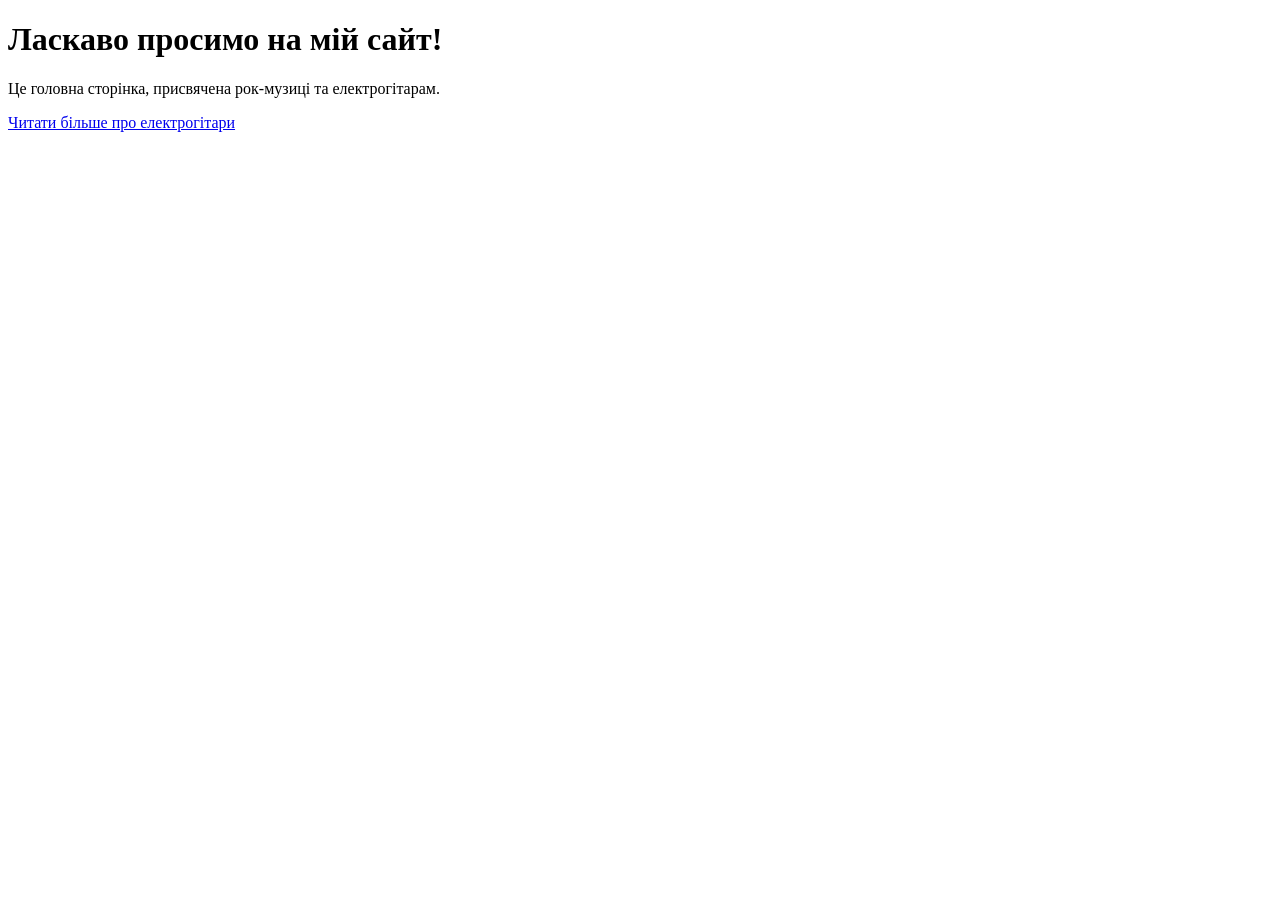
==== index.html @ 97a794ff "index.html" ====
<!DOCTYPE html>
<html lang="uk">
<head>
    <meta charset="UTF-8">
    <title>Мій сайт про гітари та рок</title>
</head>
<body>
    <h1>Ласкаво просимо на мій сайт!</h1>
    <p>Це головна сторінка, присвячена рок-музиці та електрогітарам.</p>
    <a href="about.html">Читати більше про електрогітари</a>
</body>
</html>
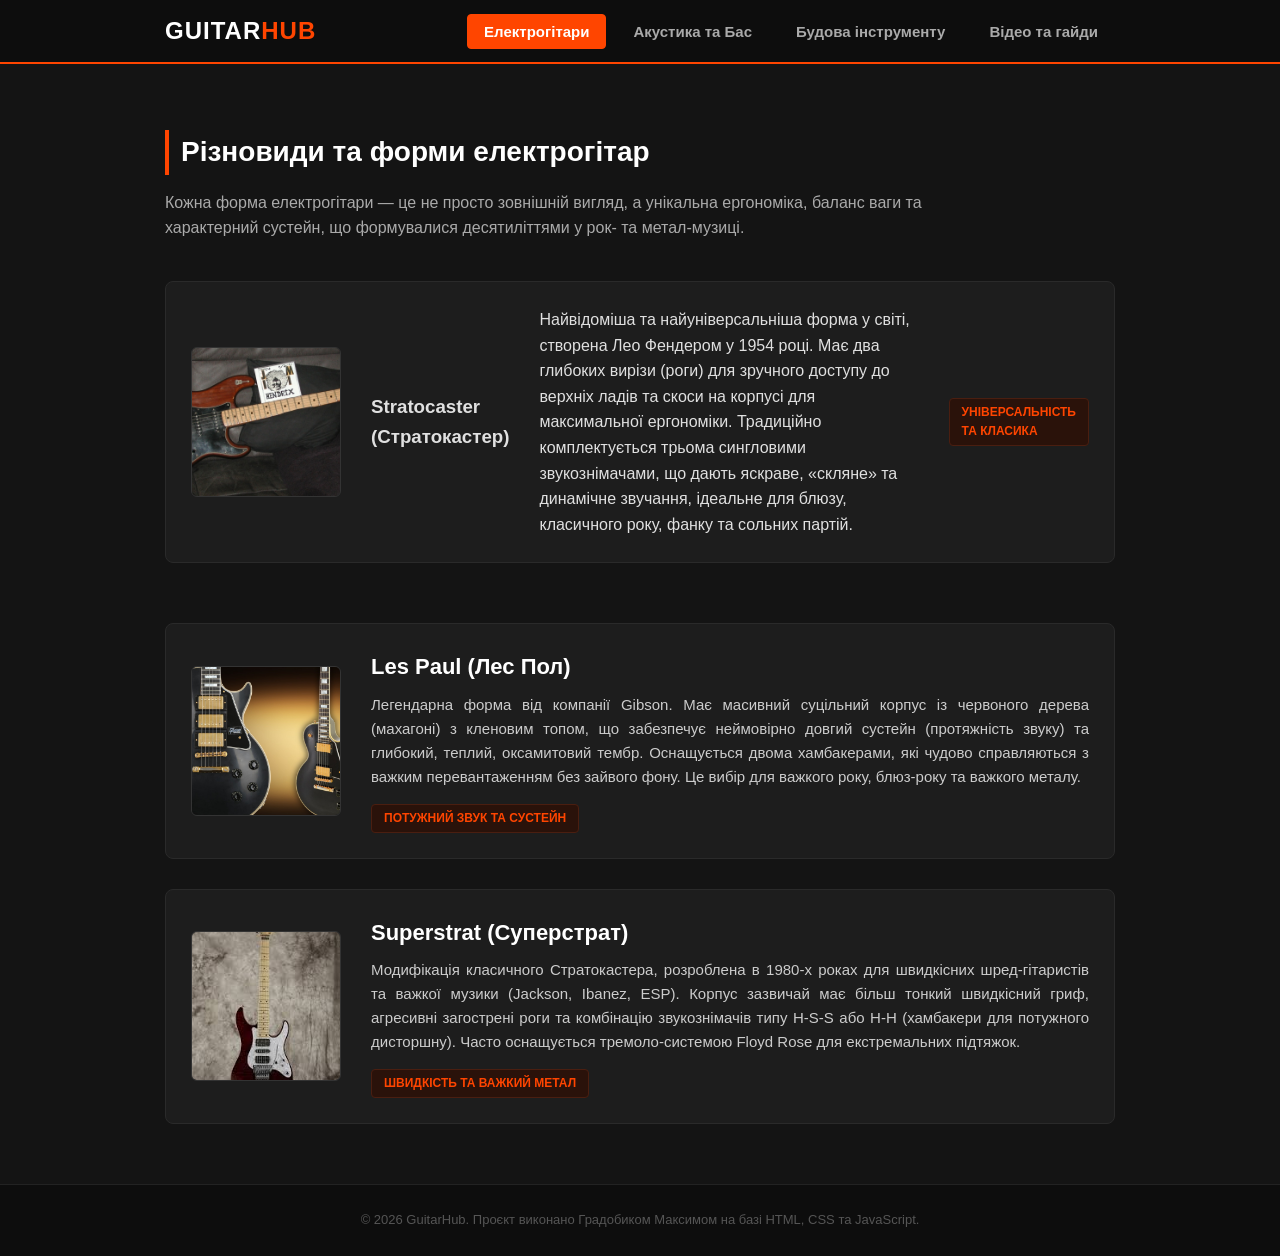
==== commit bca164d8: "Add files via upload" ====
--- a/index.html
+++ b/index.html
@@ -2,11 +2,149 @@
 <html lang="uk">
 <head>
     <meta charset="UTF-8">
-    <title>Мій сайт про гітари та рок</title>
+    <meta name="viewport" content="width=device-width, initial-scale=1.0">
+    <title>Гітарний Хаб — Повна Енциклопедія</title>
+    <link rel="stylesheet" href="style.css">
 </head>
 <body>
-    <h1>Ласкаво просимо на мій сайт!</h1>
-    <p>Це головна сторінка, присвячена рок-музиці та електрогітарам.</p>
-    <a href="about.html">Читати більше про електрогітари</a>
+
+    <header>
+        <div class="container">
+            <div class="logo">Guitar<span>Hub</span></div>
+            <nav>
+                <button class="tab-btn active" onclick="openTab('electric-tab', this)">Електрогітари</button>
+                <button class="tab-btn" onclick="openTab('acoustic-tab', this)">Акустика та Бас</button>
+                <button class="tab-btn" onclick="openTab('anatomy-tab', this)">Будова інструменту</button>
+                <button class="tab-btn" onclick="openTab('media-tab', this)">Відео та гайди</button>
+            </nav>
+        </div>
+    </header>
+
+    <main class="container" style="padding-top: 100px;">
+        
+        <!-- ВКЛАДКА 1: ЕЛЕКТРОГІТАРИ -->
+        <div id="electric-tab" class="tab-content active">
+            <h2>Різновиди та форми електрогітар</h2>
+            <p class="intro-text">Кожна форма електрогітари — це не просто зовнішній вигляд, а унікальна ергономіка, баланс ваги та характерний сустейн, що формувалися десятиліттями у рок- та метал-музиці.</p>
+
+            <div class="guitar-card">
+                <img src="strat.jpg" alt="Stratocaster"
+                <div class="guitar-details">
+                    <h3>Stratocaster (Стратокастер)</h3>
+                    <p>Найвідоміша та найуніверсальніша форма у світі, створена Лео Фендером у 1954 році. Має два глибоких вирізи (роги) для зручного доступу до верхніх ладів та скоси на корпусі для максимальної ергономіки. Традиційно комплектується трьома сингловими звукознімачами, що дають яскраве, «скляне» та динамічне звучання, ідеальне для блюзу, класичного року, фанку та сольних партій.</p>
+                    <span class="tag">Універсальність та класика</span>
+                </div>
+            </div>
+
+            <div class="guitar-card">
+                <img src="lespaul.jpg" alt="Les Paul">
+                <div class="guitar-details">
+                    <h3>Les Paul (Лес Пол)</h3>
+                    <p>Легендарна форма від компанії Gibson. Має масивний суцільний корпус із червоного дерева (махагоні) з кленовим топом, що забезпечує неймовірно довгий сустейн (протяжність звуку) та глибокий, теплий, оксамитовий тембр. Оснащується двома хамбакерами, які чудово справляються з важким перевантаженням без зайвого фону. Це вибір для важкого року, блюз-року та важкого металу.</p>
+                    <span class="tag">Потужний звук та сустейн</span>
+                </div>
+            </div>
+
+            <div class="guitar-card">
+              <img src="superstrat.jpg" alt="Superstrat">
+                <div class="guitar-details">
+                    <h3>Superstrat (Суперстрат)</h3>
+                    <p>Модифікація класичного Стратокастера, розроблена в 1980-х роках для швидкісних шред-гітаристів та важкої музики (Jackson, Ibanez, ESP). Корпус зазвичай має більш тонкий швидкісний гриф, агресивні загострені роги та комбінацію звукознімачів типу H-S-S або H-H (хамбакери для потужного дисторшну). Часто оснащується тремоло-системою Floyd Rose для екстремальних підтяжок.</p>
+                    <span class="tag">Швидкість та важкий метал</span>
+                </div>
+            </div>
+        </div>
+
+        <!-- ВКЛАДКА 2: АКУСТИКА ТА БАС -->
+        <div id="acoustic-tab" class="tab-content">
+            <h2>Акустичні та бас-гітары</h2>
+            <p class="intro-text">Фундамент акустичного звучання та ритм-секції. Інструменти, які формують глибину та каркас будь-якої музичної композиції.</p>
+
+            <div class="guitar-card">
+                <img src="https://images.unsplash.com/photo-1510915361894-db8b60106cb1?q=80&w=600" alt="Acoustic Guitar">
+                <div class="guitar-details">
+                    <h3>Acoustic Guitar (Вестерн / Дредноут)</h3>
+                    <p>Має масивний великий корпус та металеві струни з високим рівнем натягу. Завдяки об'ємному барабану інструмент видає дуже гучний, насичений, дзвінкий та глибокий тембр. Акустична гітара ідеально підходить для акомпанементу, виконання балад, поп-року, кантрі та чіткої гри медіатором.</p>
+                    <span class="tag">Глибокий дзвінкий звук</span>
+                </div>
+            </div>
+
+            <div class="guitar-card">
+               <img src="bass.jpg" alt="Bass Guitar">
+                <div class="guitar-details">
+                    <h3>Бас-гітара</h3>
+                    <p>Традиційний інструмент ритм-секції, який зазвичай має 4 товсті струни, налаштовані на октаву нижче за звичайну електрогітару. Бас-гітара створює незамінну щільність звучання, зв'язуючи партію ударної установки з іншими інструментами в гурті. Вона забезпечує низькочастотний фундамент, кач та драйв у будь-якому жанрі.</p>
+                    <span class="tag">Низькі частоти та ритм</span>
+                </div>
+            </div>
+        </div>
+
+        <!-- ВКЛАДКА 3: БУДОВА ІНСТРУМЕНТУ -->
+        <div id="anatomy-tab" class="tab-content">
+            <h2>Детальна будова та анатомія гітари</h2>
+            <p class="intro-text">Технічний розбір ключових елементів конструкції електрогітари, які безпосередньо впливають на стабільність строю, зручність гри та формування сигналу.</p>
+
+            <div class="anatomy-grid">
+                <div class="anatomy-card">
+                    <div class="anatomy-icon">🔩</div>
+                    <h3>Гриф та анкерний стержень</h3>
+                    <p>Гриф піддається величезному натягу з боку металевих струн. Щоб його не зігнуло дугою, всередині по всій довжині вмонтовано регульований сталевий анкерний стержень. Правильне налаштування його натягу дозволяє виставити оптимальний мінімальний прогин грифу, щоб струни не брязкали по ладах, але при цьому затискалися максимально легко.</p>
+                </div>
+
+                <div class="anatomy-card">
+                    <div class="anatomy-icon">🎛️</div>
+                    <h3>Звукознімачі та темброблок</h3>
+                    <p>Електроніка складається зі звукознімачів, потенціометрів гучності/тону та перемикача. <b>Сингли (Single-Coil)</b> мають одну котушку і забезпечують яскравий, відкритий звук, але схильні ловити зовнішні електромагнітні наводки. <b>Хамбакери (Humbucker)</b> складаються з двох котушок у протифазі, що повністю компенсує та придушує зайвий фон, видаючи щільний, сфокусований і потужний сигнал для дисторшну.</p>
+                </div>
+
+                <div class="anatomy-card">
+                    <div class="anatomy-icon">📡</div>
+                    <h3>Екранування електроніки</h3>
+                    <p>Для боротьби з паразитними шумами, фоном від розеток, комп'ютерів та ламп внутрішні порожнини корпусу (гніздо темброблоку та звукознімачів) покривають струмопровідним шаром. Найчастіше використовують графітовий лак або обклеюють стінки спеціальною мідною чи алюмінієвою фольгою, замикаючи цей контур на "землю" схеми. Це створює клітку Фарадея і мінімізує будь-який гул інструменту.</p>
+                </div>
+
+                <div class="anatomy-card">
+                    <div class="anatomy-icon">🎼</div>
+                    <h3>Бридж (Струнотримач) та Мензура</h3>
+                    <p>Бридж утримує струни на корпусі. Він буває фіксованим (Hardtail) або рухомим (Tremolo/Floyd Rose). Кожне сідло бриджу регулюється окремо для налаштування мензури — робочої довжини струни від верхнього поріжка до точки дотику на сідлі. Правильне регулювання гарантує, що гітара буде ідеально строїти на будь-якому ладу по всьому грифу.</p>
+                </div>
+            </div>
+        </div>
+
+        <!-- ВКЛАДКА 4: МЕДІА ТА ВІДЕО -->
+        <div id="media-tab" class="tab-content">
+            <h2>Корисні відеоматеріали та гайди</h2>
+            <p class="intro-text">Відбудова інструменту, вибір першої гітари та правильний догляд за електронікою — дивись перевірені відеоогляди.</p>
+
+            <div class="video-section">
+                <div class="video-card">
+                    <div class="video-preview">🎸</div>
+                    <div class="video-info">
+                        <h4>Як обрати першу електрогітару та комбік</h4>
+                        <p>Покроковий гід про вибір дерева, форми корпусу та першого підсилювача для домашніх занять без зайвих витрат.</p>
+                        <a href="https://www.youtube.com/watch?v=dQw4w9WgXcQ" target="_blank" class="watch-btn">Перейти на YouTube &rarr;</a>
+                    </div>
+                </div>
+
+                <div class="video-card">
+                    <div class="video-preview">🔧</div>
+                    <div class="video-info">
+                        <h4>Повна відбудова та екранування гітари</h4>
+                        <p>Практичне відео про те, як налаштувати прогин анкера, опустити струни на комфортну heights та захистити гітару від фону за допомогою графіту чи фольги.</p>
+                        <a href="https://www.youtube.com/watch?v=dQw4w9WgXcQ" target="_blank" class="watch-btn">Перейти на YouTube &rarr;</a>
+                    </div>
+                </div>
+            </div>
+        </div>
+
+    </main>
+
+    <footer>
+        <div class="container">
+            <p>&copy; 2026 GuitarHub. Проєкт виконано Градобиком Максимом на базі HTML, CSS та JavaScript.</p>
+        </div>
+    </footer>
+
+    <script src="script.js"></script>
 </body>
 </html>
--- a/style.css
+++ b/style.css
@@ -0,0 +1,258 @@
+* {
+    margin: 0;
+    padding: 0;
+    box-sizing: border-box;
+    font-family: 'Segoe UI', Arial, sans-serif;
+}
+
+body {
+    background-color: #141414;
+    color: #e0e0e0;
+    line-height: 1.6;
+}
+
+.container {
+    width: 90%;
+    max-width: 950px;
+    margin: 0 auto;
+}
+
+header {
+    background-color: #0d0d0d;
+    border-bottom: 2px solid #ff4500;
+    position: fixed;
+    width: 100%;
+    top: 0;
+    left: 0;
+    z-index: 1000;
+}
+
+header .container {
+    display: flex;
+    justify-content: space-between;
+    align-items: center;
+    padding: 12px 0;
+}
+
+.logo {
+    font-size: 24px;
+    font-weight: 800;
+    text-transform: uppercase;
+    letter-spacing: 1px;
+    color: #fff;
+}
+
+.logo span {
+    color: #ff4500;
+}
+
+nav {
+    display: flex;
+    gap: 10px;
+}
+
+.tab-btn {
+    background: none;
+    border: 1px solid transparent;
+    color: #aaa;
+    padding: 8px 16px;
+    font-size: 15px;
+    font-weight: 600;
+    cursor: pointer;
+    border-radius: 4px;
+    transition: all 0.3s;
+}
+
+.tab-btn:hover {
+    color: #fff;
+    background-color: #222;
+}
+
+.tab-btn.active {
+    color: #fff;
+    background-color: #ff4500;
+    border-color: #ff4500;
+}
+
+.tab-content {
+    display: none;
+    padding: 30px 0;
+}
+
+.tab-content.active {
+    display: block;
+}
+
+h2 {
+    font-size: 28px;
+    color: #fff;
+    margin-bottom: 15px;
+    border-left: 4px solid #ff4500;
+    padding-left: 12px;
+}
+
+.intro-text {
+    color: #aaa;
+    font-size: 16px;
+    margin-bottom: 40px;
+    max-width: 800px;
+}
+
+.guitar-card {
+    background-color: #1d1d1d;
+    border: 1px solid #2a2a2a;
+    border-radius: 8px;
+    padding: 25px;
+    margin-bottom: 30px;
+    display: flex;
+    gap: 30px;
+    align-items: center;
+    transition: transform 0.3s, border-color 0.3s;
+}
+
+.guitar-card:hover {
+    transform: translateY(-2px);
+    border-color: #ff4500;
+}
+
+.guitar-card img {
+    width: 150px;
+    height: 150px;
+    object-fit: cover;
+    border-radius: 6px;
+    border: 1px solid #333;
+    flex-shrink: 0;
+}
+
+.guitar-details h3 {
+    font-size: 22px;
+    color: #fff;
+    margin-bottom: 8px;
+}
+
+.guitar-details p {
+    color: #ccc;
+    font-size: 15px;
+    margin-bottom: 15px;
+    text-align: justify;
+}
+
+.tag {
+    display: inline-block;
+    background-color: #2a120a;
+    color: #ff4500;
+    padding: 4px 12px;
+    font-size: 12px;
+    font-weight: 700;
+    border-radius: 4px;
+    text-transform: uppercase;
+    border: 1px solid #4a1e10;
+}
+
+/* СТИЛІ ДЛЯ СЕКЦІЇ БУДОВИ */
+.anatomy-grid {
+    display: grid;
+    grid-template-columns: repeat(auto-fit, minmax(400px, 1fr));
+    gap: 25px;
+}
+
+.anatomy-card {
+    background-color: #1d1d1d;
+    border: 1px solid #2a2a2a;
+    border-radius: 8px;
+    padding: 25px;
+    border-top: 3px solid #ff4500;
+}
+
+.anatomy-icon {
+    font-size: 32px;
+    margin-bottom: 15px;
+}
+
+.anatomy-card h3 {
+    font-size: 20px;
+    color: #fff;
+    margin-bottom: 12px;
+}
+
+.anatomy-card p {
+    color: #bbb;
+    font-size: 14.5px;
+    text-align: justify;
+}
+
+.video-section {
+    display: flex;
+    flex-direction: column;
+    gap: 20px;
+}
+
+.video-card {
+    background-color: #1d1d1d;
+    border: 1px solid #2a2a2a;
+    border-radius: 8px;
+    padding: 20px;
+    display: flex;
+    gap: 20px;
+    align-items: center;
+}
+
+.video-preview {
+    width: 80px;
+    height: 80px;
+    background-color: #262626;
+    border-radius: 6px;
+    display: flex;
+    justify-content: center;
+    align-items: center;
+    font-size: 36px;
+    flex-shrink: 0;
+}
+
+.video-info h4 {
+    font-size: 18px;
+    color: #fff;
+    margin-bottom: 6px;
+}
+
+.video-info p {
+    color: #aaa;
+    font-size: 14px;
+    margin-bottom: 12px;
+}
+
+.watch-btn {
+    color: #ff4500;
+    text-decoration: none;
+    font-weight: bold;
+    font-size: 14px;
+    transition: color 0.2s;
+}
+
+.watch-btn:hover {
+    color: #fff;
+}
+
+footer {
+    background-color: #0d0d0d;
+    text-align: center;
+    padding: 25px 0;
+    margin-top: 60px;
+    border-top: 1px solid #222;
+    font-size: 13px;
+    color: #555;
+}
+
+@media (max-width: 768px) {
+    header .container {
+        flex-direction: column;
+        gap: 12px;
+    }
+    .guitar-card, .video-card {
+        flex-direction: column;
+        text-align: center;
+    }
+    .anatomy-grid {
+        grid-template-columns: 1fr;
+    }
+}
